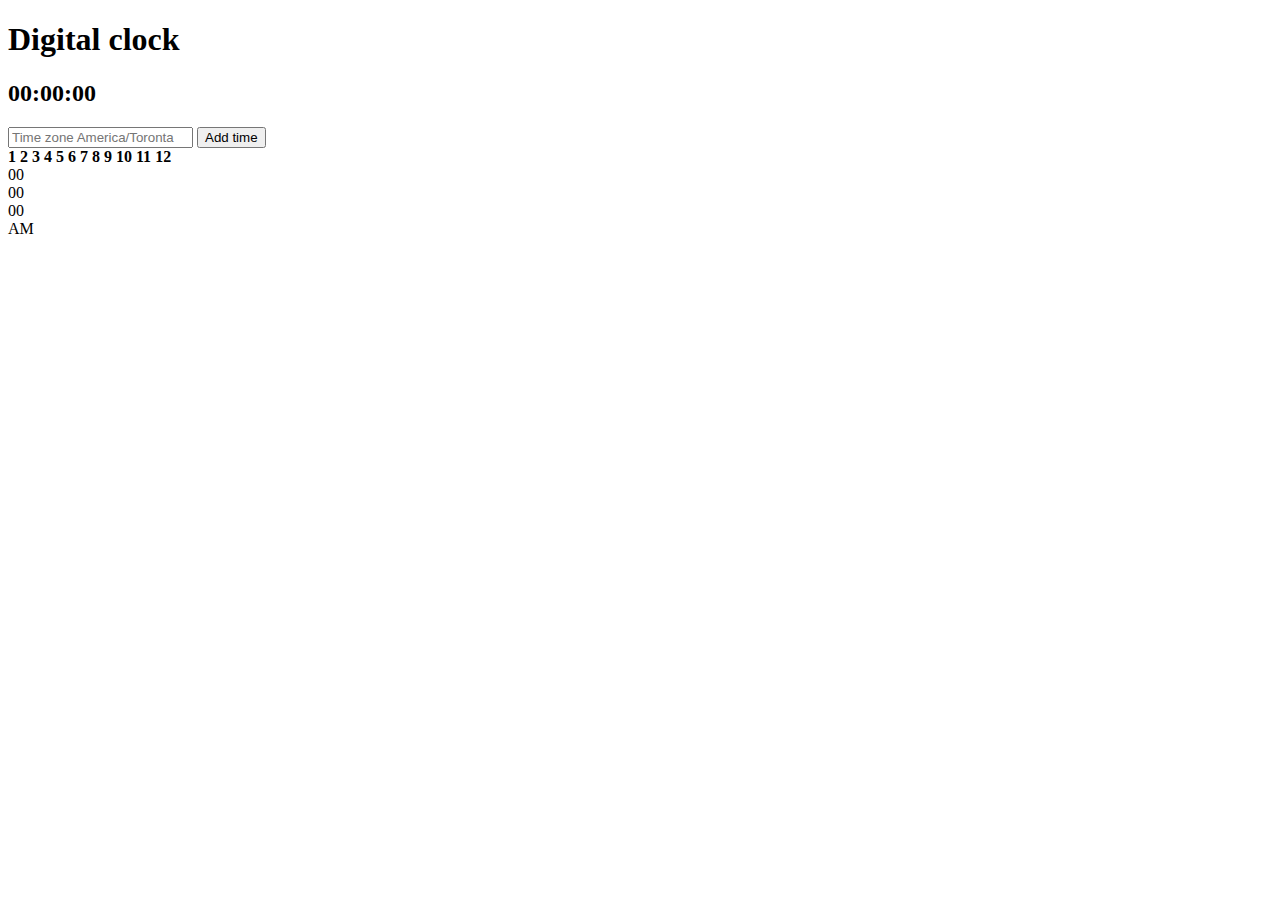
==== index.html @ f65c52fe "Rename main.html to index.html" ====
<!DOCTYPE html>
<html lang="en">
<head>
    <meta charset="UTF-8">
    <meta name="viewport" content="width=device-width, initial-scale=1.0">
    <title>Digital clock</title>
    <link rel="stylesheet" href="style.css">
    <link rel="preconnect" href="https://fonts.googleapis.com">
    <link rel="preconnect" href="https://fonts.gstatic.com" crossorigin>
    <link href="https://fonts.googleapis.com/css2?family=Roboto:ital,wght@0,100;0,300;0,400;0,500;0,700;0,900;1,100;1,300;1,400;1,500;1,700;1,900&display=swap" rel="stylesheet">
    <link rel="preconnect" href="https://fonts.googleapis.com">
    <link rel="preconnect" href="https://fonts.gstatic.com" crossorigin>
    <link href="https://fonts.googleapis.com/css2?family=Kanit:ital,wght@0,100;0,200;0,300;0,400;0,500;0,600;0,700;0,800;0,900;1,100;1,200;1,300;1,400;1,500;1,600;1,700;1,800;1,900&display=swap" rel="stylesheet">
    <script src="index.js" defer></script>
    <script src="https://momentjs.com/downloads/moment.js"></script>
    <script src="https://momentjs.com/downloads/moment-timezone-with-data-10-year-range.js"></script>
</head>
<body>
    <div class="digital_clock">
        <h1 class="clock_title">Digital clock</h1>
        <h2 class="digital_clock_number">00:00:00</h2>
        <div class="a"></div>
    </div>

    <div class="clock_world_wide">
        <div class="timeZoneChanger">
            <input type="text" id="timeZoneContent" placeholder="Time zone America/Toronta" class="timeZoneContent">
            <button id="create" class="create">Add time</button>
        </div>
        <div class="time_piece">
            <div class ="container">       
                <div class ="clock">
                    <div class="circle" id="sc" style="--clr:#04fc43;"><i></i></div>
                    <div class="circle circle2" id="mn" style="--clr:#fee800;"><i></i></div>
                    <div class="circle circle3" id="hr" style="--clr:#ff2972;"><i></i></div>

                    <span style = "--i:1;"><b>1</b></span>
                    <span style = "--i:2;"><b>2</b></span>
                    <span style = "--i:3;"><b>3</b></span>
                    <span style = "--i:4;"><b>4</b></span>
                    <span style = "--i:5;"><b>5</b></span>
                    <span style = "--i:6;"><b>6</b></span>
                    <span style = "--i:7;"><b>7</b></span>
                    <span style = "--i:8;"><b>8</b></span>
                    <span style = "--i:9;"><b>9</b></span>
                    <span style = "--i:10;"><b>10</b></span>
                    <span style = "--i:11;"><b>11</b></span>
                    <span style = "--i:12;"><b>12</b></span>
                </div>
                <div  id = "time">
                    <div id = "hours" style="--clr:#ff2972;">00</div>
                    <div id = "minutes" style="--clr:#fee800;">00</div>
                    <div id = "seconds" style="--clr:#04fc43;">00</div>
                    <div id = "ampm">AM</div>
                </div>
            </div>        
        </div>
    </div>
</body>
</html>
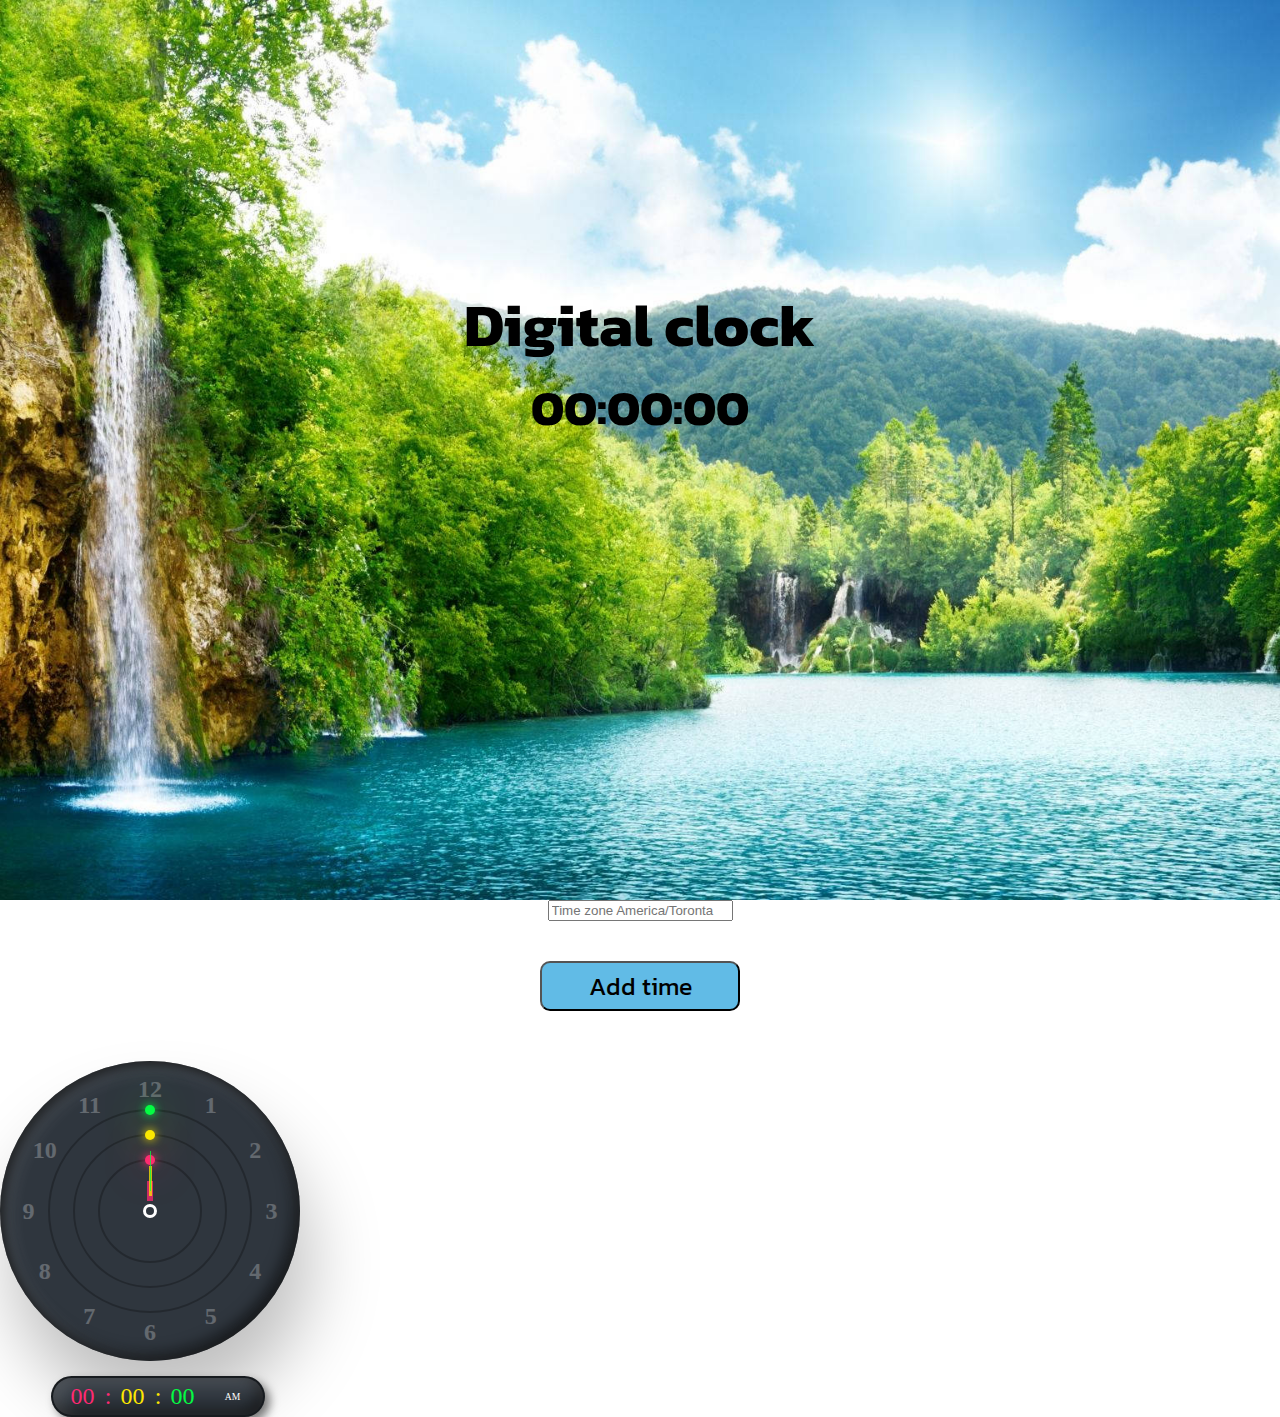
==== commit 2c5d30ed: "something" ====
--- a/index.html
+++ b/index.html
@@ -1,4 +1,3 @@
-<!DOCTYPE html>
 <html lang="en">
 <head>
     <meta charset="UTF-8">
@@ -11,7 +10,7 @@
     <link rel="preconnect" href="https://fonts.googleapis.com">
     <link rel="preconnect" href="https://fonts.gstatic.com" crossorigin>
     <link href="https://fonts.googleapis.com/css2?family=Kanit:ital,wght@0,100;0,200;0,300;0,400;0,500;0,600;0,700;0,800;0,900;1,100;1,200;1,300;1,400;1,500;1,600;1,700;1,800;1,900&display=swap" rel="stylesheet">
-    <script src="index.js" defer></script>
+    <script src="app.js" defer></script>
     <script src="https://momentjs.com/downloads/moment.js"></script>
     <script src="https://momentjs.com/downloads/moment-timezone-with-data-10-year-range.js"></script>
 </head>
@@ -57,4 +56,4 @@
         </div>
     </div>
 </body>
-</html>
+</html>--- a/style.css
+++ b/style.css
@@ -0,0 +1,250 @@
+* {
+    margin: 0;
+}
+
+
+.digital_clock {
+    background-image: url("nature-2ygv7ssy2k0lxlzu.jpg");
+    min-height: 100vh; 
+    background-position: center;
+    background-size: cover;   
+    background-repeat: no-repeat;
+    box-sizing: border-box;
+    text-align: center;
+
+}
+
+.clock_title {
+    padding-top: 280px;
+    font-size: 60px;
+    font-family: 'Kanit', sans-serif;
+}
+
+.digital_clock_number {
+    font-size: 50px;
+    font-family: 'Kanit', sans-serif;
+
+}
+
+/* .clock_world_wide {
+    display: flex;
+
+} */
+
+.time_piece {
+  display: flex;
+  flex-wrap: wrap;
+}
+
+.container {
+  /* position: relative; */
+  display: flex;
+  justify-content: center;
+  align-items: center;
+  flex-direction: column;
+
+}
+
+.clock {
+  position: relative;
+  width: 300px;
+  height: 300px;
+  background: #2f363e;
+  border-radius: 50%;
+  box-shadow: 10px 50px 70px rgba(0, 0, 0, 0.25),
+    inset 5px 5px 10px rgba(0, 0, 0, 0.5),
+    inset 5px 5px 20px rgba(255, 255, 255, 0.2),
+    inset -5px -5px 15px rgba(0, 0, 0, 0.75);
+  display: flex;
+  justify-content: center;
+  align-items: center;
+}
+
+.clock::before {
+  content: '';  
+  position: absolute;
+  width: 8px;
+  height: 8px;
+  background: #2f363e;
+  border: 3px solid #fff;
+  border-radius: 50%;
+  z-index: 100000;
+}
+
+.clock span {
+  position: absolute;
+  inset: 15px;
+  color: #fff;
+  text-align: center;
+  transform: rotate(calc(30deg * var(--i)));
+  /*360 / 12 = 30deg */
+}
+
+.clock span b {
+  font-size: 1.5em;
+  opacity: 0.25;
+  font-weight: 600;
+  display: inline-block;
+  transform: rotate(calc(-30deg * var(--i)));
+}
+
+.circle {
+  position: absolute;
+  width: 200px;
+  height: 200px;
+  border: 2px solid rgba(0, 0, 0, 0.25);
+  border-radius: 50%;
+  display: flex;
+  justify-content: center;
+  align-items: flex-start;
+  z-index: 10;
+}
+
+.circle i {
+  position: absolute;
+  width: 6px;
+  height: 40%;
+  background: var(--clr);
+  opacity: 0.75;
+  transform-origin: bottom;
+  transform: scaleY(0.5);
+}
+
+.circle:nth-child(1) i {
+  width: 1px;
+}
+
+.circle:nth-child(2) i {
+  width: 3px;
+}
+
+.circle2 {
+  width: 150px;
+  height: 150px;
+  z-index: 9;
+}
+
+.circle3 {
+  width: 100px;
+  height: 100px;
+  z-index: 8;
+}
+
+.circle::before {
+  content: '';
+  position: absolute;
+  top: -6.5px;
+  width: 10px;
+  height: 10px;
+  border-radius: 50%;
+  background: var(--clr);
+  box-shadow: 0 0 10px var(--clr),
+    0 0 40px var(--clr);
+}
+
+/* digital clock style */
+
+#time {
+    background: #2f363e;    
+    margin-bottom: -80px;
+    margin-left: 10px;
+    display: flex;
+    transform: translateY(15px);
+    padding: 5px 5px;
+    font-size: 1.5em;
+    font-weight: 600;
+    border: 2px solid rgba(0, 0, 0, 0.5);
+    border-radius: 40px;
+    box-shadow: 5px 5px 10px rgba(0, 0, 0, 0.5),
+        inset 5px 5px 20px rgba(255, 255, 255, 0.2),
+        inset -5px -5px 15px rgba(0, 0, 0, 0.75);
+    margin-left: 15px;
+}
+
+#time div {
+  position: relative;
+  width: 50px;
+  text-align: center;
+  font-weight: 500;
+  color: var(--clr);
+}
+
+#time div:nth-child(1)::after,
+#time div:nth-child(2)::after {
+  content: ':';
+  position: absolute;
+  right: -4px;
+}
+
+#time div:last-child {
+  font-size: 0.4em;
+  display: flex;
+  justify-content: center;
+  align-items: center;
+  color: #fff;
+}
+
+#time div:nth-child(2)::after {
+  animation: animate 1s steps(1) infinite;
+}
+
+@keyframes animate {
+  0% {
+    opacity: 1;
+  }
+
+  50% {
+    opacity: 0;
+  }
+}
+
+#ampm {
+  text-transform: uppercase;
+}
+
+.timeZoneChanger {
+  align-items: center;
+  display: flex;
+  flex-direction: column;
+  /* max-width: 400px; */
+  justify-content: center;
+  
+}
+
+.create {
+  font-size: 25px;
+  width: 200px;
+  height: 50px;
+  border-radius: 10px;
+  background-color: #61bbe6;
+  margin: 40px 0 50px 0;
+  font-family: 'Kanit', sans-serif;
+}
+
+.create:hover {
+  cursor: pointer;  
+}
+
+.a {
+  font-size: 22px;
+  text-transform: uppercase;
+  font-family: 'Kanit', sans-serif;
+  
+}
+
+
+.time_zones {
+  margin-top: 50px;
+  width: 100%;
+  font-size: 1.15rem;
+  padding: 0.675em 6em 0.675em 1em;
+  background-color: #fff;
+  border: 1px solid #caced1;
+  border-radius: 0.25rem;
+  color: #000;
+  cursor: pointer;
+  font-family: 'Kanit', sans-serif;
+  max-width: 400px;
+}
+
+
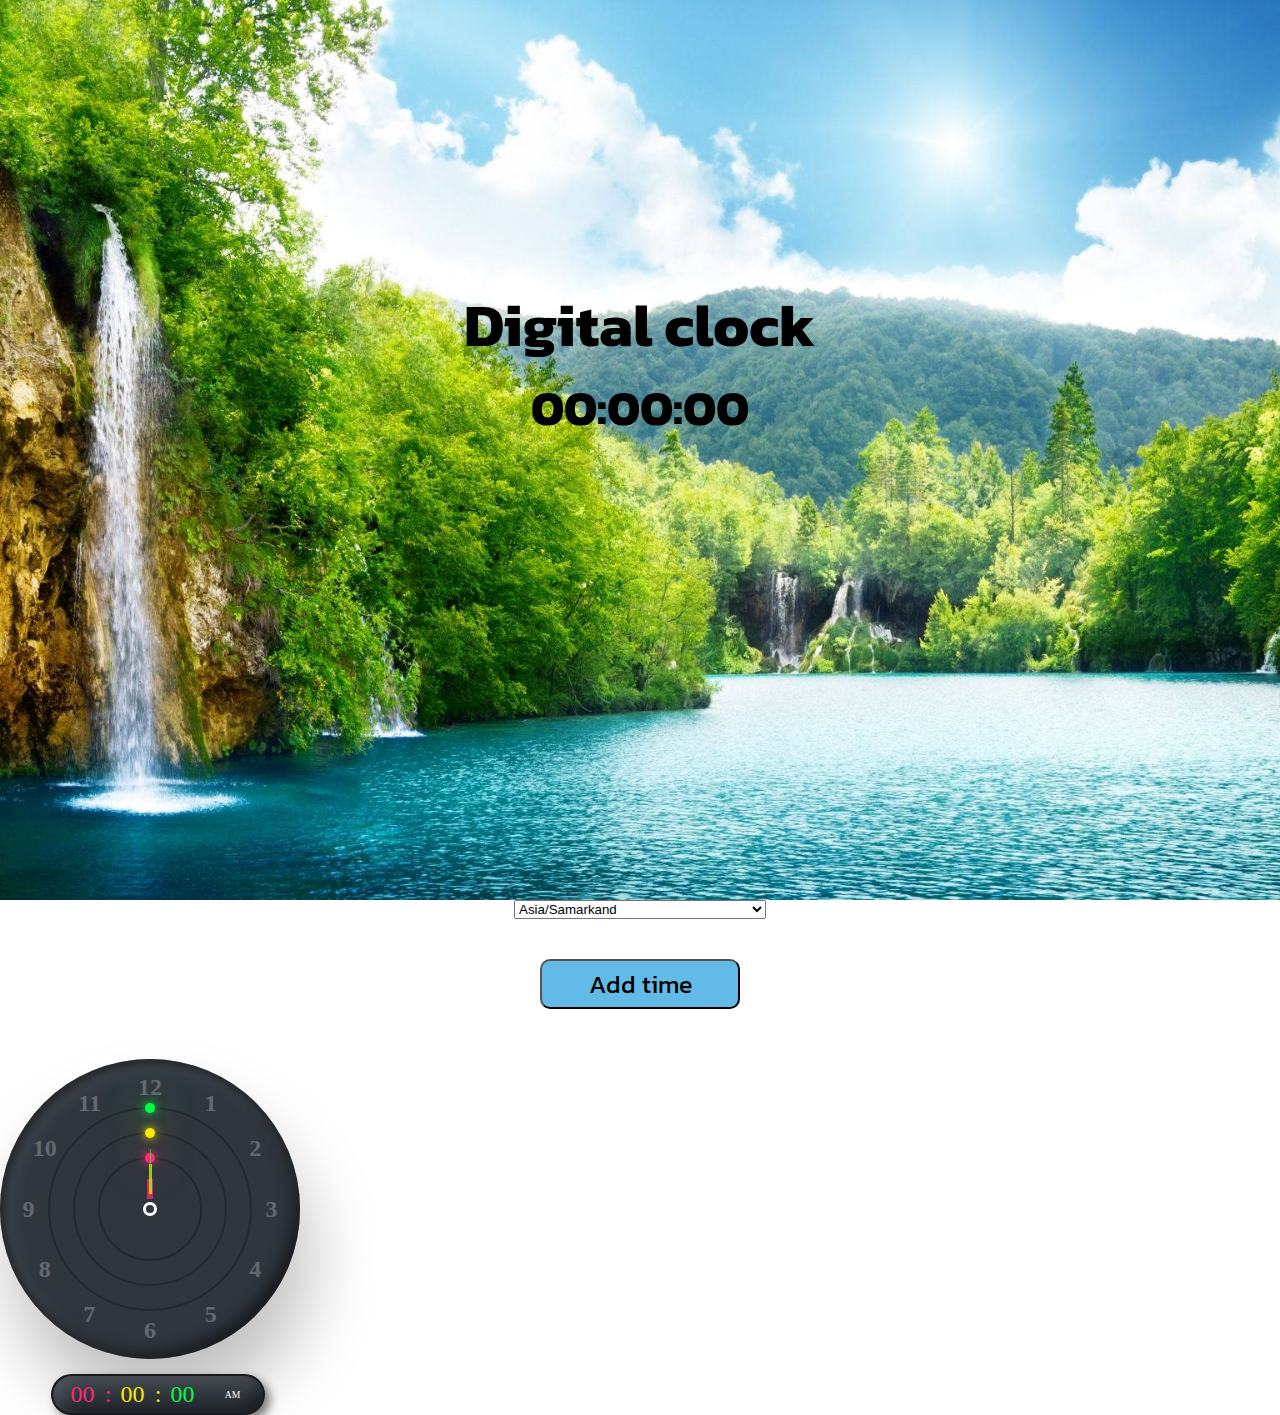
==== commit 72d9d22c: "selec option" ====
--- a/index.html
+++ b/index.html
@@ -23,7 +23,629 @@
 
     <div class="clock_world_wide">
         <div class="timeZoneChanger">
-            <input type="text" id="timeZoneContent" placeholder="Time zone America/Toronta" class="timeZoneContent">
+            <select name="time_zone" id="time_zones">
+                <optgroup label="Africa" >
+                    <Option value='Africa/Abidjan'>Africa/Abidjan</Option>
+                    <Option value='Africa/Accra'>Africa/Accra</Option>
+                    <Option value='Africa/Addis_Ababa'>Africa/Addis_Ababa</Option>
+                    <Option value='Africa/Algiers'>Africa/Algiers</Option>
+                    <Option value='Africa/Asmara'>Africa/Asmara</Option>
+                    <Option value='Africa/Asmera'>Africa/Asmera</Option>
+                    <Option value='Africa/Bamako'>Africa/Bamako</Option>
+                    <Option value='Africa/Bangui'>Africa/Bangui</Option>
+                    <Option value='Africa/Banjul'>Africa/Banjul</Option>
+                    <Option value='Africa/Bissau'>Africa/Bissau</Option>
+                    <Option value='Africa/Blantyre'>Africa/Blantyre</Option>
+                    <Option value='Africa/Brazzaville'>Africa/Brazzaville</Option>
+                    <Option value='Africa/Bujumbura'>Africa/Bujumbura</Option>
+                    <Option value='Africa/Cairo'>Africa/Cairo</Option>
+                    <Option value='Africa/Casablanca'>Africa/Casablanca</Option>
+                    <Option value='Africa/Ceuta'>Africa/Ceuta</Option>
+                    <Option value='Africa/Conakry'>Africa/Conakry</Option>
+                    <Option value='Africa/Dakar'>Africa/Dakar</Option>
+                    <Option value='Africa/Dar_es_Salaam'>Africa/Dar_es_Salaam</Option>
+                    <Option value='Africa/Djibouti'>Africa/Djibouti</Option>
+                    <Option value='Africa/Douala'>Africa/Douala</Option>
+                    <Option value='Africa/El_Aaiun'>Africa/El_Aaiun</Option>
+                    <Option value='Africa/Freetown'>Africa/Freetown</Option>
+                    <Option value='Africa/Gaborone'>Africa/Gaborone</Option>
+                    <Option value='Africa/Harare'>Africa/Harare</Option>
+                    <Option value='Africa/Johannesburg'>Africa/Johannesburg</Option>
+                    <Option value='Africa/Juba'>Africa/Juba</Option>
+                    <Option value='Africa/Kampala'>Africa/Kampala</Option>
+                    <Option value='Africa/Khartoum'>Africa/Khartoum</Option>
+                    <Option value='Africa/Kigali'>Africa/Kigali</Option>
+                    <Option value='Africa/Kinshasa'>Africa/Kinshasa</Option>
+                    <Option value='Africa/Lagos'>Africa/Lagos</Option>
+                    <Option value='Africa/Libreville'>Africa/Libreville</Option>
+                    <Option value='Africa/Lome'>Africa/Lome</Option>
+                    <Option value='Africa/Luanda'>Africa/Luanda</Option>
+                    <Option value='Africa/Lubumbashi'>Africa/Lubumbashi</Option>
+                    <Option value='Africa/Lusaka'>Africa/Lusaka</Option>
+                    <Option value='Africa/Malabo'>Africa/Malabo</Option>
+                    <Option value='Africa/Maputo'>Africa/Maputo</Option>
+                    <Option value='Africa/Maseru'>Africa/Maseru</Option>
+                    <Option value='Africa/Mbabane'>Africa/Mbabane</Option>
+                    <Option value='Africa/Mogadishu'>Africa/Mogadishu</Option>
+                    <Option value='Africa/Monrovia'>Africa/Monrovia</Option>
+                    <Option value='Africa/Nairobi'>Africa/Nairobi</Option>
+                    <Option value='Africa/Ndjamena'>Africa/Ndjamena</Option>
+                    <Option value='Africa/Niamey'>Africa/Niamey</Option>
+                    <Option value='Africa/Nouakchott'>Africa/Nouakchott</Option>
+                    <Option value='Africa/Ouagadougou'>Africa/Ouagadougou</Option>
+                    <Option value='Africa/Porto-Novo'>Africa/Porto-Novo</Option>
+                    <Option value='Africa/Sao_Tome'>Africa/Sao_Tome</Option>
+                    <Option value='Africa/Timbuktu'>Africa/Timbuktu</Option>
+                    <Option value='Africa/Tripoli'>Africa/Tripoli</Option>
+                    <Option value='Africa/Tunis'>Africa/Tunis</Option>
+                    <Option value='Africa/Windhoek'>Africa/Windhoek</Option>
+                </optgroup>
+                    <optgroup label="America">
+                    <Option value='America/Adak'>America/Adak</Option>
+                    <Option value='America/Anchorage'>America/Anchorage</Option>
+                    <Option value='America/Anguilla'>America/Anguilla</Option>
+                    <Option value='America/Antigua'>America/Antigua</Option>
+                    <Option value='America/Araguaina'>America/Araguaina</Option>
+                    <Option value='America/Argentina/Buenos_Aires'>America/Argentina/Buenos_Aires</Option>
+                    <Option value='America/Argentina/Catamarca'>America/Argentina/Catamarca</Option>
+                    <Option value='America/Argentina/ComodRivadavia'>America/Argentina/ComodRivadavia</Option>
+                    <Option value='America/Argentina/Cordoba'>America/Argentina/Cordoba</Option>
+                    <Option value='America/Argentina/Jujuy'>America/Argentina/Jujuy</Option>
+                    <Option value='America/Argentina/La_Rioja'>America/Argentina/La_Rioja</Option>
+                    <Option value='America/Argentina/Mendoza'>America/Argentina/Mendoza</Option>
+                    <Option value='America/Argentina/Rio_Gallegos'>America/Argentina/Rio_Gallegos</Option>
+                    <Option value='America/Argentina/Salta'>America/Argentina/Salta</Option>
+                    <Option value='America/Argentina/San_Juan'>America/Argentina/San_Juan</Option>
+                    <Option value='America/Argentina/San_Luis'>America/Argentina/San_Luis</Option>
+                    <Option value='America/Argentina/Tucuman'>America/Argentina/Tucuman</Option>
+                    <Option value='America/Argentina/Ushuaia'>America/Argentina/Ushuaia</Option>
+                    <Option value='America/Aruba'>America/Aruba</Option>
+                    <Option value='America/Asuncion'>America/Asuncion</Option>
+                    <Option value='America/Atikokan'>America/Atikokan</Option>
+                    <Option value='America/Atka'>America/Atka</Option>
+                    <Option value='America/Bahia'>America/Bahia</Option>
+                    <Option value='America/Bahia_Banderas'>America/Bahia_Banderas</Option>
+                    <Option value='America/Barbados'>America/Barbados</Option>
+                    <Option value='America/Belem'>America/Belem</Option>
+                    <Option value='America/Belize'>America/Belize</Option>
+                    <Option value='America/Blanc-Sablon'>America/Blanc-Sablon</Option>
+                    <Option value='America/Boa_Vista'>America/Boa_Vista</Option>
+                    <Option value='America/Bogota'>America/Bogota</Option>
+                    <Option value='America/Boise'>America/Boise</Option>
+                    <Option value='America/Buenos_Aires'>America/Buenos_Aires</Option>
+                    <Option value='America/Cambridge_Bay'>America/Cambridge_Bay</Option>
+                    <Option value='America/Campo_Grande'>America/Campo_Grande</Option>
+                    <Option value='America/Cancun'>America/Cancun</Option>
+                    <Option value='America/Caracas'>America/Caracas</Option>
+                    <Option value='America/Catamarca'>America/Catamarca</Option>
+                    <Option value='America/Cayenne'>America/Cayenne</Option>
+                    <Option value='America/Cayman'>America/Cayman</Option>
+                    <Option value='America/Chicago'>America/Chicago</Option>
+                    <Option value='America/Chihuahua'>America/Chihuahua</Option>
+                    <Option value='America/Coral_Harbour'>America/Coral_Harbour</Option>
+                    <Option value='America/Cordoba'>America/Cordoba</Option>
+                    <Option value='America/Costa_Rica'>America/Costa_Rica</Option>
+                    <Option value='America/Creston'>America/Creston</Option>
+                    <Option value='America/Cuiaba'>America/Cuiaba</Option>
+                    <Option value='America/Curacao'>America/Curacao</Option>
+                    <Option value='America/Danmarkshavn'>America/Danmarkshavn</Option>
+                    <Option value='America/Dawson'>America/Dawson</Option>
+                    <Option value='America/Dawson_Creek'>America/Dawson_Creek</Option>
+                    <Option value='America/Denver'>America/Denver</Option>
+                    <Option value='America/Detroit'>America/Detroit</Option>
+                    <Option value='America/Dominica'>America/Dominica</Option>
+                    <Option value='America/Edmonton'>America/Edmonton</Option>
+                    <Option value='America/Eirunepe'>America/Eirunepe</Option>
+                    <Option value='America/El_Salvador'>America/El_Salvador</Option>
+                    <Option value='America/Ensenada'>America/Ensenada</Option>
+                    <Option value='America/Fort_Nelson'>America/Fort_Nelson</Option>
+                    <Option value='America/Fort_Wayne'>America/Fort_Wayne</Option>
+                    <Option value='America/Fortaleza'>America/Fortaleza</Option>
+                    <Option value='America/Glace_Bay'>America/Glace_Bay</Option>
+                    <Option value='America/Godthab'>America/Godthab</Option>
+                    <Option value='America/Goose_Bay'>America/Goose_Bay</Option>
+                    <Option value='America/Grand_Turk'>America/Grand_Turk</Option>
+                    <Option value='America/Grenada'>America/Grenada</Option>
+                    <Option value='America/Guadeloupe'>America/Guadeloupe</Option>
+                    <Option value='America/Guatemala'>America/Guatemala</Option>
+                    <Option value='America/Guayaquil'>America/Guayaquil</Option>
+                    <Option value='America/Guyana'>America/Guyana</Option>
+                    <Option value='America/Halifax'>America/Halifax</Option>
+                    <Option value='America/Havana'>America/Havana</Option>
+                    <Option value='America/Hermosillo'>America/Hermosillo</Option>
+                    <Option value='America/Indiana/Indianapolis'>America/Indiana/Indianapolis</Option>
+                    <Option value='America/Indiana/Knox'>America/Indiana/Knox</Option>
+                    <Option value='America/Indiana/Marengo'>America/Indiana/Marengo</Option>
+                    <Option value='America/Indiana/Petersburg'>America/Indiana/Petersburg</Option>
+                    <Option value='America/Indiana/Tell_City'>America/Indiana/Tell_City</Option>
+                    <Option value='America/Indiana/Vevay'>America/Indiana/Vevay</Option>
+                    <Option value='America/Indiana/Vincennes'>America/Indiana/Vincennes</Option>
+                    <Option value='America/Indiana/Winamac'>America/Indiana/Winamac</Option>
+                    <Option value='America/Indianapolis'>America/Indianapolis</Option>
+                    <Option value='America/Inuvik'>America/Inuvik</Option>
+                    <Option value='America/Iqaluit'>America/Iqaluit</Option>
+                    <Option value='America/Jamaica'>America/Jamaica</Option>
+                    <Option value='America/Jujuy'>America/Jujuy</Option>
+                    <Option value='America/Juneau'>America/Juneau</Option>
+                    <Option value='America/Kentucky/Louisville'>America/Kentucky/Louisville</Option>
+                    <Option value='America/Kentucky/Monticello'>America/Kentucky/Monticello</Option>
+                    <Option value='America/Knox_IN'>America/Knox_IN</Option>
+                    <Option value='America/Kralendijk'>America/Kralendijk</Option>
+                    <Option value='America/La_Paz'>America/La_Paz</Option>
+                    <Option value='America/Lima'>America/Lima</Option>
+                    <Option value='America/Los_Angeles'>America/Los_Angeles</Option>
+                    <Option value='America/Louisville'>America/Louisville</Option>
+                    <Option value='America/Lower_Princes'>America/Lower_Princes</Option>
+                    <Option value='America/Maceio'>America/Maceio</Option>
+                    <Option value='America/Managua'>America/Managua</Option>
+                    <Option value='America/Manaus'>America/Manaus</Option>
+                    <Option value='America/Marigot'>America/Marigot</Option>
+                    <Option value='America/Martinique'>America/Martinique</Option>
+                    <Option value='America/Matamoros'>America/Matamoros</Option>
+                    <Option value='America/Mazatlan'>America/Mazatlan</Option>
+                    <Option value='America/Mendoza'>America/Mendoza</Option>
+                    <Option value='America/Menominee'>America/Menominee</Option>
+                    <Option value='America/Merida'>America/Merida</Option>
+                    <Option value='America/Metlakatla'>America/Metlakatla</Option>
+                    <Option value='America/Mexico_City'>America/Mexico_City</Option>
+                    <Option value='America/Miquelon'>America/Miquelon</Option>
+                    <Option value='America/Moncton'>America/Moncton</Option>
+                    <Option value='America/Monterrey'>America/Monterrey</Option>
+                    <Option value='America/Montevideo'>America/Montevideo</Option>
+                    <Option value='America/Montreal'>America/Montreal</Option>
+                    <Option value='America/Montserrat'>America/Montserrat</Option>
+                    <Option value='America/Nassau'>America/Nassau</Option>
+                    <Option value='America/New_York'>America/New_York</Option>
+                    <Option value='America/Nipigon'>America/Nipigon</Option>
+                    <Option value='America/Nome'>America/Nome</Option>
+                    <Option value='America/Noronha'>America/Noronha</Option>
+                    <Option value='America/North_Dakota/Beulah'>America/North_Dakota/Beulah</Option>
+                    <Option value='America/North_Dakota/Center'>America/North_Dakota/Center</Option>
+                    <Option value='America/North_Dakota/New_Salem'>America/North_Dakota/New_Salem</Option>
+                    <Option value='America/Ojinaga'>America/Ojinaga</Option>
+                    <Option value='America/Panama'>America/Panama</Option>
+                    <Option value='America/Pangnirtung'>America/Pangnirtung</Option>
+                    <Option value='America/Paramaribo'>America/Paramaribo</Option>
+                    <Option value='America/Phoenix'>America/Phoenix</Option>
+                    <Option value='America/Port-au-Prince'>America/Port-au-Prince</Option>
+                    <Option value='America/Port_of_Spain'>America/Port_of_Spain</Option>
+                    <Option value='America/Porto_Acre'>America/Porto_Acre</Option>
+                    <Option value='America/Porto_Velho'>America/Porto_Velho</Option>
+                    <Option value='America/Puerto_Rico'>America/Puerto_Rico</Option>
+                    <Option value='America/Punta_Arenas'>America/Punta_Arenas</Option>
+                    <Option value='America/Rainy_River'>America/Rainy_River</Option>
+                    <Option value='America/Rankin_Inlet'>America/Rankin_Inlet</Option>
+                    <Option value='America/Recife'>America/Recife</Option>
+                    <Option value='America/Regina'>America/Regina</Option>
+                    <Option value='America/Resolute'>America/Resolute</Option>
+                    <Option value='America/Rio_Branco'>America/Rio_Branco</Option>
+                    <Option value='America/Rosario'>America/Rosario</Option>
+                    <Option value='America/Santa_Isabel'>America/Santa_Isabel</Option>
+                    <Option value='America/Santarem'>America/Santarem</Option>
+                    <Option value='America/Santiago'>America/Santiago</Option>
+                    <Option value='America/Santo_Domingo'>America/Santo_Domingo</Option>
+                    <Option value='America/Sao_Paulo'>America/Sao_Paulo</Option>
+                    <Option value='America/Scoresbysund'>America/Scoresbysund</Option>
+                    <Option value='America/Shiprock'>America/Shiprock</Option>
+                    <Option value='America/Sitka'>America/Sitka</Option>
+                    <Option value='America/St_Barthelemy'>America/St_Barthelemy</Option>
+                    <Option value='America/St_Johns'>America/St_Johns</Option>
+                    <Option value='America/St_Kitts'>America/St_Kitts</Option>
+                    <Option value='America/St_Lucia'>America/St_Lucia</Option>
+                    <Option value='America/St_Thomas'>America/St_Thomas</Option>
+                    <Option value='America/St_Vincent'>America/St_Vincent</Option>
+                    <Option value='America/Swift_Current'>America/Swift_Current</Option>
+                    <Option value='America/Tegucigalpa'>America/Tegucigalpa</Option>
+                    <Option value='America/Thule'>America/Thule</Option>
+                    <Option value='America/Thunder_Bay'>America/Thunder_Bay</Option>
+                    <Option value='America/Tijuana'>America/Tijuana</Option>
+                    <Option value='America/Toronto'>America/Toronto</Option>
+                    <Option value='America/Tortola'>America/Tortola</Option>
+                    <Option value='America/Vancouver'>America/Vancouver</Option>
+                    <Option value='America/Virgin'>America/Virgin</Option>
+                    <Option value='America/Whitehorse'>America/Whitehorse</Option>
+                    <Option value='America/Winnipeg'>America/Winnipeg</Option>
+                    <Option value='America/Yakutat'>America/Yakutat</Option>
+                    <Option value='America/Yellowknife'>America/Yellowknife</Option>
+                </optgroup>
+                <optgroup label="Antarctica">
+                    <Option value='Antarctica/Casey'>Antarctica/Casey</Option>
+                    <Option value='Antarctica/Davis'>Antarctica/Davis</Option>
+                    <Option value='Antarctica/DumontDUrville'>Antarctica/DumontDUrville</Option>
+                    <Option value='Antarctica/Macquarie'>Antarctica/Macquarie</Option>
+                    <Option value='Antarctica/Mawson'>Antarctica/Mawson</Option>
+                    <Option value='Antarctica/McMurdo'>Antarctica/McMurdo</Option>
+                    <Option value='Antarctica/Palmer'>Antarctica/Palmer</Option>
+                    <Option value='Antarctica/Rothera'>Antarctica/Rothera</Option>
+                    <Option value='Antarctica/South_Pole'>Antarctica/South_Pole</Option>
+                    <Option value='Antarctica/Syowa'>Antarctica/Syowa</Option>
+                    <Option value='Antarctica/Troll'>Antarctica/Troll</Option>
+                    <Option value='Antarctica/Vostok'>Antarctica/Vostok</Option>
+                </optgroup>
+                <optgroup label="Arctic">
+                    <Option value='Arctic/Longyearbyen'>Arctic/Longyearbyen</Option>
+                </optgroup>
+                <optgroup label="Asia">
+                    <Option value='Asia/Aden'>Asia/Aden</Option>
+                    <Option value='Asia/Almaty'>Asia/Almaty</Option>
+                    <Option value='Asia/Amman'>Asia/Amman</Option>
+                    <Option value='Asia/Anadyr'>Asia/Anadyr</Option>
+                    <Option value='Asia/Aqtau'>Asia/Aqtau</Option>
+                    <Option value='Asia/Aqtobe'>Asia/Aqtobe</Option>
+                    <Option value='Asia/Ashgabat'>Asia/Ashgabat</Option>
+                    <Option value='Asia/Ashkhabad'>Asia/Ashkhabad</Option>
+                    <Option value='Asia/Atyrau'>Asia/Atyrau</Option>
+                    <Option value='Asia/Baghdad'>Asia/Baghdad</Option>
+                    <Option value='Asia/Bahrain'>Asia/Bahrain</Option>
+                    <Option value='Asia/Baku'>Asia/Baku</Option>
+                    <Option value='Asia/Bangkok'>Asia/Bangkok</Option>
+                    <Option value='Asia/Barnaul'>Asia/Barnaul</Option>
+                    <Option value='Asia/Beirut'>Asia/Beirut</Option>
+                    <Option value='Asia/Bishkek'>Asia/Bishkek</Option>
+                    <Option value='Asia/Brunei'>Asia/Brunei</Option>
+                    <Option value='Asia/Calcutta'>Asia/Calcutta</Option>
+                    <Option value='Asia/Chita'>Asia/Chita</Option>
+                    <Option value='Asia/Choibalsan'>Asia/Choibalsan</Option>
+                    <Option value='Asia/Chongqing'>Asia/Chongqing</Option>
+                    <Option value='Asia/Chungking'>Asia/Chungking</Option>
+                    <Option value='Asia/Colombo'>Asia/Colombo</Option>  
+                    <Option value='Asia/Dacca'>Asia/Dacca</Option>
+                    <Option value='Asia/Damascus'>Asia/Damascus</Option>
+                    <Option value='Asia/Dhaka'>Asia/Dhaka</Option>
+                    <Option value='Asia/Dili'>Asia/Dili</Option>
+                    <Option value='Asia/Dubai'>Asia/Dubai</Option>
+                    <Option value='Asia/Dushanbe'>Asia/Dushanbe</Option>
+                    <Option value='Asia/Famagusta'>Asia/Famagusta</Option>
+                    <Option value='Asia/Gaza'>Asia/Gaza</Option>
+                    <Option value='Asia/Harbin'>Asia/Harbin</Option>
+                    <Option value='Asia/Hebron'>Asia/Hebron</Option>
+                    <Option value='Asia/Ho_Chi_Minh'>Asia/Ho_Chi_Minh</Option>
+                    <Option value='Asia/Hong_Kong'>Asia/Hong_Kong</Option>
+                    <Option value='Asia/Hovd'>Asia/Hovd</Option>
+                    <Option value='Asia/Irkutsk'>Asia/Irkutsk</Option>
+                    <Option value='Asia/Istanbul'>Asia/Istanbul</Option>
+                    <Option value='Asia/Jakarta'>Asia/Jakarta</Option>
+                    <Option value='Asia/Jayapura'>Asia/Jayapura</Option>
+                    <Option value='Asia/Jerusalem'>Asia/Jerusalem</Option>
+                    <Option value='Asia/Kabul'>Asia/Kabul</Option>
+                    <Option value='Asia/Kamchatka'>Asia/Kamchatka</Option>
+                    <Option value='Asia/Karachi'>Asia/Karachi</Option>
+                    <Option value='Asia/Kashgar'>Asia/Kashgar</Option>
+                    <Option value='Asia/Kathmandu'>Asia/Kathmandu</Option>
+                    <Option value='Asia/Katmandu'>Asia/Katmandu</Option>
+                    <Option value='Asia/Khandyga'>Asia/Khandyga</Option>
+                    <Option value='Asia/Kolkata'>Asia/Kolkata</Option>
+                    <Option value='Asia/Krasnoyarsk'>Asia/Krasnoyarsk</Option>
+                    <Option value='Asia/Kuala_Lumpur'>Asia/Kuala_Lumpur</Option>
+                    <Option value='Asia/Kuching'>Asia/Kuching</Option>
+                    <Option value='Asia/Kuwait'>Asia/Kuwait</Option>
+                    <Option value='Asia/Macao'>Asia/Macao</Option>
+                    <Option value='Asia/Macau'>Asia/Macau</Option>
+                    <Option value='Asia/Magadan'>Asia/Magadan</Option>
+                    <Option value='Asia/Makassar'>Asia/Makassar</Option>
+                    <Option value='Asia/Manila'>Asia/Manila</Option>
+                    <Option value='Asia/Muscat'>Asia/Muscat</Option>
+                    <Option value='Asia/Nicosia'>Asia/Nicosia</Option>
+                    <Option value='Asia/Novokuznetsk'>Asia/Novokuznetsk</Option>
+                    <Option value='Asia/Novosibirsk'>Asia/Novosibirsk</Option>
+                    <Option value='Asia/Omsk'>Asia/Omsk</Option>
+                    <Option value='Asia/Oral'>Asia/Oral</Option>
+                    <Option value='Asia/Phnom_Penh'>Asia/Phnom_Penh</Option>
+                    <Option value='Asia/Pontianak'>Asia/Pontianak</Option>
+                    <Option value='Asia/Pyongyang'>Asia/Pyongyang</Option>
+                    <Option value='Asia/Qatar'>Asia/Qatar</Option>
+                    <Option value='Asia/Qyzylorda'>Asia/Qyzylorda</Option>
+                    <Option value='Asia/Rangoon'>Asia/Rangoon</Option>
+                    <Option value='Asia/Riyadh'>Asia/Riyadh</Option>
+                    <Option value='Asia/Saigon'>Asia/Saigon</Option>
+                    <Option value='Asia/Sakhalin'>Asia/Sakhalin</Option>
+                    <Option value='Asia/Samarkand'>Asia/Samarkand</Option>
+                    <Option value='Asia/Seoul'>Asia/Seoul</Option>
+                    <Option value='Asia/Shanghai'>Asia/Shanghai</Option>
+                    <Option value='Asia/Singapore'>Asia/Singapore</Option>
+                    <Option value='Asia/Srednekolymsk'>Asia/Srednekolymsk</Option>
+                    <Option value='Asia/Taipei'>Asia/Taipei</Option>
+                    <Option value='Asia/Tashkent'>Asia/Tashkent</Option>
+                    <Option value='Asia/Tbilisi'>Asia/Tbilisi</Option>
+                    <Option value='Asia/Tehran'>Asia/Tehran</Option>
+                    <Option value='Asia/Tel_Aviv'>Asia/Tel_Aviv</Option>
+                    <Option value='Asia/Thimbu'>Asia/Thimbu</Option>
+                    <Option value='Asia/Thimphu'>Asia/Thimphu</Option>
+                    <Option value='Asia/Tokyo'>Asia/Tokyo</Option>
+                    <Option value='Asia/Tomsk'>Asia/Tomsk</Option>
+                    <Option value='Asia/Ujung_Pandang'>Asia/Ujung_Pandang</Option>
+                    <Option value='Asia/Ulaanbaatar'>Asia/Ulaanbaatar</Option>
+                    <Option value='Asia/Ulan_Bator'>Asia/Ulan_Bator</Option>
+                    <Option value='Asia/Urumqi'>Asia/Urumqi</Option>
+                    <Option value='Asia/Ust-Nera'>Asia/Ust-Nera</Option>
+                    <Option value='Asia/Vientiane'>Asia/Vientiane</Option>
+                    <Option value='Asia/Vladivostok'>Asia/Vladivostok</Option>
+                    <Option value='Asia/Yakutsk'>Asia/Yakutsk</Option>
+                    <Option value='Asia/Yangon'>Asia/Yangon</Option>
+                    <Option value='Asia/Yekaterinburg'>Asia/Yekaterinburg</Option>
+                    <Option value='Asia/Yerevan'>Asia/Yerevan</Option>
+                </optgroup>
+                <optgroup label="Atlantic">
+                    <Option value='Atlantic/Azores'>Atlantic/Azores</Option>
+                    <Option value='Atlantic/Bermuda'>Atlantic/Bermuda</Option>
+                    <Option value='Atlantic/Canary'>Atlantic/Canary</Option>
+                    <Option value='Atlantic/Cape_Verde'>Atlantic/Cape_Verde</Option>
+                    <Option value='Atlantic/Faeroe'>Atlantic/Faeroe</Option>
+                    <Option value='Atlantic/Faroe'>Atlantic/Faroe</Option>
+                    <Option value='Atlantic/Jan_Mayen'>Atlantic/Jan_Mayen</Option>
+                    <Option value='Atlantic/Madeira'>Atlantic/Madeira</Option>
+                    <Option value='Atlantic/Reykjavik'>Atlantic/Reykjavik</Option>
+                    <Option value='Atlantic/South_Georgia'>Atlantic/South_Georgia</Option>
+                    <Option value='Atlantic/St_Helena'>Atlantic/St_Helena</Option>
+                    <Option value='Atlantic/Stanley'>Atlantic/Stanley</Option>
+                </optgroup>
+                <optgroup label="Australia">
+                    <Option value='Australia/ACT'>Australia/ACT</Option>
+                    <Option value='Australia/Adelaide'>Australia/Adelaide</Option>
+                    <Option value='Australia/Brisbane'>Australia/Brisbane</Option>
+                    <Option value='Australia/Broken_Hill'>Australia/Broken_Hill</Option>
+                    <Option value='Australia/Canberra'>Australia/Canberra</Option>
+                    <Option value='Australia/Currie'>Australia/Currie</Option>
+                    <Option value='Australia/Darwin'>Australia/Darwin</Option>
+                    <Option value='Australia/Eucla'>Australia/Eucla</Option>
+                    <Option value='Australia/Hobart'>Australia/Hobart</Option>
+                    <Option value='Australia/LHI'>Australia/LHI</Option>
+                    <Option value='Australia/Lindeman'>Australia/Lindeman</Option>
+                    <Option value='Australia/Lord_Howe'>Australia/Lord_Howe</Option>
+                    <Option value='Australia/Melbourne'>Australia/Melbourne</Option>
+                    <Option value='Australia/NSW'>Australia/NSW</Option>
+                    <Option value='Australia/North'>Australia/North</Option>
+                    <Option value='Australia/Perth'>Australia/Perth</Option>
+                    <Option value='Australia/Queensland'>Australia/Queensland</Option>
+                    <Option value='Australia/South'>Australia/South</Option>
+                    <Option value='Australia/Sydney'>Australia/Sydney</Option>
+                    <Option value='Australia/Tasmania'>Australia/Tasmania</Option>
+                    <Option value='Australia/Victoria'>Australia/Victoria</Option>
+                    <Option value='Australia/West'>Australia/West</Option>
+                    <Option value='Australia/Yancowinna'>Australia/Yancowinna</Option>
+                </optgroup>
+                <optgroup label="Brazil">
+                    <Option value='Brazil/Acre'>Brazil/Acre</Option>
+                    <Option value='Brazil/DeNoronha'>Brazil/DeNoronha</Option>
+                    <Option value='Brazil/East'>Brazil/East</Option>
+                    <Option value='Brazil/West'>Brazil/West</Option>
+                </optgroup>
+                <Option value='CET'>CET</Option>
+                <Option value='CST6CDT'>CST6CDT</Option>
+                <optgroup label="Canada">
+                    <Option value='Canada/Atlantic'>Canada/Atlantic</Option>
+                    <Option value='Canada/Central'>Canada/Central</Option>
+                    <Option value='Canada/Eastern'>Canada/Eastern</Option>
+                    <Option value='Canada/Mountain'>Canada/Mountain</Option>
+                    <Option value='Canada/Newfoundland'>Canada/Newfoundland</Option>
+                    <Option value='Canada/Pacific'>Canada/Pacific</Option>
+                    <Option value='Canada/Saskatchewan'>Canada/Saskatchewan</Option>
+                    <Option value='Canada/Yukon'>Canada/Yukon</Option>
+                </optgroup>
+                <optgroup label="Chile">
+                    <Option value='Chile/Continental'>Chile/Continental</Option>
+                    <Option value='Chile/EasterIsland'>Chile/EasterIsland</Option>
+                </optgroup>
+                <Option value='Cuba'>Cuba</Option>
+                <Option value='EET'>EET</Option>
+                <Option value='EST'>EST</Option>
+                <Option value='EST5EDT'>EST5EDT</Option>
+                <Option value='Egypt'>Egypt</Option>
+                <Option value='Eire'>Eire</Option>
+                <optgroup label="Etc">
+                    <Option value='Etc/GMT'>Etc/GMT</Option>
+                    <Option value='Etc/GMT+0'>Etc/GMT+0</Option>
+                    <Option value='Etc/GMT+1'>Etc/GMT+1</Option>
+                    <Option value='Etc/GMT+10'>Etc/GMT+10</Option>
+                    <Option value='Etc/GMT+11'>Etc/GMT+11</Option>
+                    <Option value='Etc/GMT+12'>Etc/GMT+12</Option>
+                    <Option value='Etc/GMT+2'>Etc/GMT+2</Option>
+                    <Option value='Etc/GMT+3'>Etc/GMT+3</Option>
+                    <Option value='Etc/GMT+4'>Etc/GMT+4</Option>
+                    <Option value='Etc/GMT+5'>Etc/GMT+5</Option>
+                    <Option value='Etc/GMT+6'>Etc/GMT+6</Option>
+                    <Option value='Etc/GMT+7'>Etc/GMT+7</Option>
+                    <Option value='Etc/GMT+8'>Etc/GMT+8</Option>
+                    <Option value='Etc/GMT+9'>Etc/GMT+9</Option>
+                    <Option value='Etc/GMT-0'>Etc/GMT-0</Option>
+                    <Option value='Etc/GMT-1'>Etc/GMT-1</Option>
+                    <Option value='Etc/GMT-10'>Etc/GMT-10</Option>
+                    <Option value='Etc/GMT-11'>Etc/GMT-11</Option>
+                    <Option value='Etc/GMT-12'>Etc/GMT-12</Option>
+                    <Option value='Etc/GMT-13'>Etc/GMT-13</Option>
+                    <Option value='Etc/GMT-14'>Etc/GMT-14</Option>
+                    <Option value='Etc/GMT-2'>Etc/GMT-2</Option>
+                    <Option value='Etc/GMT-3'>Etc/GMT-3</Option>
+                    <Option value='Etc/GMT-4'>Etc/GMT-4</Option>
+                    <Option value='Etc/GMT-5'>Etc/GMT-5</Option>
+                    <Option value='Etc/GMT-6'>Etc/GMT-6</Option>
+                    <Option value='Etc/GMT-7'>Etc/GMT-7</Option>
+                    <Option value='Etc/GMT-8'>Etc/GMT-8</Option>
+                    <Option value='Etc/GMT-9'>Etc/GMT-9</Option>
+                    <Option value='Etc/GMT0'>Etc/GMT0</Option>
+                    <Option value='Etc/Greenwich'>Etc/Greenwich</Option>
+                    <Option value='Etc/UCT'>Etc/UCT</Option>
+                    <Option value='Etc/UTC'>Etc/UTC</Option>
+                    <Option value='Etc/Universal'>Etc/Universal</Option>
+                    <Option value='Etc/Zulu'>Etc/Zulu</Option>
+                </optgroup>
+                <optgroup label="Europe">
+                    <Option value='Europe/Amsterdam'>Europe/Amsterdam</Option>
+                    <Option value='Europe/Andorra'>Europe/Andorra</Option>
+                    <Option value='Europe/Astrakhan'>Europe/Astrakhan</Option>
+                    <Option value='Europe/Athens'>Europe/Athens</Option>
+                    <Option value='Europe/Belfast'>Europe/Belfast</Option>
+                    <Option value='Europe/Belgrade'>Europe/Belgrade</Option>
+                    <Option value='Europe/Berlin'>Europe/Berlin</Option>
+                    <Option value='Europe/Bratislava'>Europe/Bratislava</Option>
+                    <Option value='Europe/Brussels'>Europe/Brussels</Option>
+                    <Option value='Europe/Bucharest'>Europe/Bucharest</Option>
+                    <Option value='Europe/Budapest'>Europe/Budapest</Option>
+                    <Option value='Europe/Busingen'>Europe/Busingen</Option>
+                    <Option value='Europe/Chisinau'>Europe/Chisinau</Option>
+                    <Option value='Europe/Copenhagen'>Europe/Copenhagen</Option>
+                    <Option value='Europe/Dublin'>Europe/Dublin</Option>
+                    <Option value='Europe/Gibraltar'>Europe/Gibraltar</Option>
+                    <Option value='Europe/Guernsey'>Europe/Guernsey</Option>
+                    <Option value='Europe/Helsinki'>Europe/Helsinki</Option>
+                    <Option value='Europe/Isle_of_Man'>Europe/Isle_of_Man</Option>
+                    <Option value='Europe/Istanbul'>Europe/Istanbul</Option>
+                    <Option value='Europe/Jersey'>Europe/Jersey</Option>
+                    <Option value='Europe/Kaliningrad'>Europe/Kaliningrad</Option>
+                    <Option value='Europe/Kiev'>Europe/Kiev</Option>
+                    <Option value='Europe/Kirov'>Europe/Kirov</Option>
+                    <Option value='Europe/Lisbon'>Europe/Lisbon</Option>
+                    <Option value='Europe/Ljubljana'>Europe/Ljubljana</Option>
+                    <Option value='Europe/London'>Europe/London</Option>
+                    <Option value='Europe/Luxembourg'>Europe/Luxembourg</Option>
+                    <Option value='Europe/Madrid'>Europe/Madrid</Option>
+                    <Option value='Europe/Malta'>Europe/Malta</Option>
+                    <Option value='Europe/Mariehamn'>Europe/Mariehamn</Option>
+                    <Option value='Europe/Minsk'>Europe/Minsk</Option>
+                    <Option value='Europe/Monaco'>Europe/Monaco</Option>
+                    <Option value='Europe/Moscow'>Europe/Moscow</Option>
+                    <Option value='Europe/Nicosia'>Europe/Nicosia</Option>
+                    <Option value='Europe/Oslo'>Europe/Oslo</Option>
+                    <Option value='Europe/Paris'>Europe/Paris</Option>
+                    <Option value='Europe/Podgorica'>Europe/Podgorica</Option>
+                    <Option value='Europe/Prague'>Europe/Prague</Option>
+                    <Option value='Europe/Riga'>Europe/Riga</Option>
+                    <Option value='Europe/Rome'>Europe/Rome</Option>
+                    <Option value='Europe/Samara'>Europe/Samara</Option>
+                    <Option value='Europe/San_Marino'>Europe/San_Marino</Option>
+                    <Option value='Europe/Sarajevo'>Europe/Sarajevo</Option>
+                    <Option value='Europe/Saratov'>Europe/Saratov</Option>
+                    <Option value='Europe/Simferopol'>Europe/Simferopol</Option>
+                    <Option value='Europe/Skopje'>Europe/Skopje</Option>
+                    <Option value='Europe/Sofia'>Europe/Sofia</Option>
+                    <Option value='Europe/Stockholm'>Europe/Stockholm</Option>
+                    <Option value='Europe/Tallinn'>Europe/Tallinn</Option>
+                    <Option value='Europe/Tirane'>Europe/Tirane</Option>
+                    <Option value='Europe/Tiraspol'>Europe/Tiraspol</Option>
+                    <Option value='Europe/Ulyanovsk'>Europe/Ulyanovsk</Option>
+                    <Option value='Europe/Uzhgorod'>Europe/Uzhgorod</Option>
+                    <Option value='Europe/Vaduz'>Europe/Vaduz</Option>
+                    <Option value='Europe/Vatican'>Europe/Vatican</Option>
+                    <Option value='Europe/Vienna'>Europe/Vienna</Option>
+                    <Option value='Europe/Vilnius'>Europe/Vilnius</Option>
+                    <Option value='Europe/Volgograd'>Europe/Volgograd</Option>
+                    <Option value='Europe/Warsaw'>Europe/Warsaw</Option>
+                    <Option value='Europe/Zagreb'>Europe/Zagreb</Option>
+                    <Option value='Europe/Zaporozhye'>Europe/Zaporozhye</Option>
+                    <Option value='Europe/Zurich'>Europe/Zurich</Option>
+                </optgroup>
+                <Option value='GB'>GB</Option>
+                <Option value='GB-Eire'>GB-Eire</Option>
+                <Option value='GMT'>GMT</Option>
+                <Option value='GMT+0'>GMT+0</Option>
+                <Option value='GMT-0'>GMT-0</Option>
+                <Option value='GMT0'>GMT0</Option>
+                <Option value='Greenwich'>Greenwich</Option>
+                <Option value='HST'>HST</Option>
+                <Option value='Hongkong'>Hongkong</Option>
+                <Option value='Iceland'>Iceland</Option>
+                <optgroup label="Indian">
+                    <Option value='Indian/Antananarivo'>Indian/Antananarivo</Option>
+                    <Option value='Indian/Chagos'>Indian/Chagos</Option>
+                    <Option value='Indian/Christmas'>Indian/Christmas</Option>
+                    <Option value='Indian/Cocos'>Indian/Cocos</Option>
+                    <Option value='Indian/Comoro'>Indian/Comoro</Option>
+                    <Option value='Indian/Kerguelen'>Indian/Kerguelen</Option>
+                    <Option value='Indian/Mahe'>Indian/Mahe</Option>
+                    <Option value='Indian/Maldives'>Indian/Maldives</Option>
+                    <Option value='Indian/Mauritius'>Indian/Mauritius</Option>
+                    <Option value='Indian/Mayotte'>Indian/Mayotte</Option>
+                    <Option value='Indian/Reunion'>Indian/Reunion</Option>
+                </optgroup>
+                <Option value='Iran'>Iran</Option>
+                <Option value='Israel'>Israel</Option>
+                <Option value='Jamaica'>Jamaica</Option>
+                <Option value='Japan'>Japan</Option>
+                <Option value='Kwajalein'>Kwajalein</Option>
+                <Option value='Libya'>Libya</Option>
+                <Option value='MET'>MET</Option>
+                <Option value='MST'>MST</Option>
+                <Option value='MST7MDT'>MST7MDT</Option>
+                <Option value='Mexico/BajaNorte'>Mexico/BajaNorte</Option>
+                <Option value='Mexico/BajaSur'>Mexico/BajaSur</Option>
+                <Option value='Mexico/General'>Mexico/General</Option>
+                <Option value='NZ'>NZ</Option>
+                <Option value='NZ-CHAT'>NZ-CHAT</Option>
+                <Option value='Navajo'>Navajo</Option>
+                <Option value='PRC'>PRC</Option>
+                <Option value='PST8PDT'>PST8PDT</Option>
+                <optgroup label="Pacific">
+                    <Option value='Pacific/Apia'>Pacific/Apia</Option>
+                    <Option value='Pacific/Auckland'>Pacific/Auckland</Option>
+                    <Option value='Pacific/Bougainville'>Pacific/Bougainville</Option>
+                    <Option value='Pacific/Chatham'>Pacific/Chatham</Option>
+                    <Option value='Pacific/Chuuk'>Pacific/Chuuk</Option>
+                    <Option value='Pacific/Easter'>Pacific/Easter</Option>
+                    <Option value='Pacific/Efate'>Pacific/Efate</Option>
+                    <Option value='Pacific/Enderbury'>Pacific/Enderbury</Option>
+                    <Option value='Pacific/Fakaofo'>Pacific/Fakaofo</Option>
+                    <Option value='Pacific/Fiji'>Pacific/Fiji</Option>
+                    <Option value='Pacific/Funafuti'>Pacific/Funafuti</Option>
+                    <Option value='Pacific/Galapagos'>Pacific/Galapagos</Option>
+                    <Option value='Pacific/Gambier'>Pacific/Gambier</Option>
+                    <Option value='Pacific/Guadalcanal'>Pacific/Guadalcanal</Option>
+                    <Option value='Pacific/Guam'>Pacific/Guam</Option>
+                    <Option value='Pacific/Honolulu'>Pacific/Honolulu</Option>
+                    <Option value='Pacific/Johnston'>Pacific/Johnston</Option>
+                    <Option value='Pacific/Kiritimati'>Pacific/Kiritimati</Option>
+                    <Option value='Pacific/Kosrae'>Pacific/Kosrae</Option>
+                    <Option value='Pacific/Kwajalein'>Pacific/Kwajalein</Option>
+                    <Option value='Pacific/Majuro'>Pacific/Majuro</Option>
+                    <Option value='Pacific/Marquesas'>Pacific/Marquesas</Option>
+                    <Option value='Pacific/Midway'>Pacific/Midway</Option>
+                    <Option value='Pacific/Nauru'>Pacific/Nauru</Option>
+                    <Option value='Pacific/Niue'>Pacific/Niue</Option>
+                    <Option value='Pacific/Norfolk'>Pacific/Norfolk</Option>
+                    <Option value='Pacific/Noumea'>Pacific/Noumea</Option>
+                    <Option value='Pacific/Pago_Pago'>Pacific/Pago_Pago</Option>
+                    <Option value='Pacific/Palau'>Pacific/Palau</Option>
+                    <Option value='Pacific/Pitcairn'>Pacific/Pitcairn</Option>
+                    <Option value='Pacific/Pohnpei'>Pacific/Pohnpei</Option>
+                    <Option value='Pacific/Ponape'>Pacific/Ponape</Option>
+                    <Option value='Pacific/Port_Moresby'>Pacific/Port_Moresby</Option>
+                    <Option value='Pacific/Rarotonga'>Pacific/Rarotonga</Option>
+                    <Option value='Pacific/Saipan'>Pacific/Saipan</Option>
+                    <Option value='Pacific/Samoa'>Pacific/Samoa</Option>
+                    <Option value='Pacific/Tahiti'>Pacific/Tahiti</Option>
+                    <Option value='Pacific/Tarawa'>Pacific/Tarawa</Option>
+                    <Option value='Pacific/Tongatapu'>Pacific/Tongatapu</Option>
+                    <Option value='Pacific/Truk'>Pacific/Truk</Option>
+                    <Option value='Pacific/Wake'>Pacific/Wake</Option>
+                    <Option value='Pacific/Wallis'>Pacific/Wallis</Option>
+                    <Option value='Pacific/Yap'>Pacific/Yap</Option>
+                </optgroup>
+                <Option value='Poland'>Poland</Option>
+                <Option value='Portugal'>Portugal</Option>
+                <Option value='ROC'>ROC</Option>
+                <Option value='ROK'>ROK</Option>
+                <Option value='Singapore'>Singapore</Option>
+                <Option value='Turkey'>Turkey</Option>
+                <Option value='UCT'>UCT</Option>
+                <optgroup label="US">
+                    <Option value='US/Alaska'>US/Alaska</Option>
+                    <Option value='US/Aleutian'>US/Aleutian</Option>
+                    <Option value='US/Arizona'>US/Arizona</Option>
+                    <Option value='US/Central'>US/Central</Option>
+                    <Option value='US/East-Indiana'>US/East-Indiana</Option>
+                    <Option value='US/Eastern'>US/Eastern</Option>
+                    <Option value='US/Hawaii'>US/Hawaii</Option>
+                    <Option value='US/Indiana-Starke'>US/Indiana-Starke</Option>
+                    <Option value='US/Michigan'>US/Michigan</Option>
+                    <Option value='US/Mountain'>US/Mountain</Option>
+                    <Option value='US/Pacific'>US/Pacific</Option>
+                    <Option value='US/Pacific-New'>US/Pacific-New</Option>
+                    <Option value='US/Samoa'>US/Samoa</Option>
+                </optgroup>
+                <Option value='UTC'>UTC</Option>
+                <Option value='Universal'>Universal</Option>
+                <Option value='W-SU'>W-SU</Option>
+                <Option value='WET'>WET</Option>
+        </select>
             <button id="create" class="create">Add time</button>
         </div>
         <div class="time_piece">
